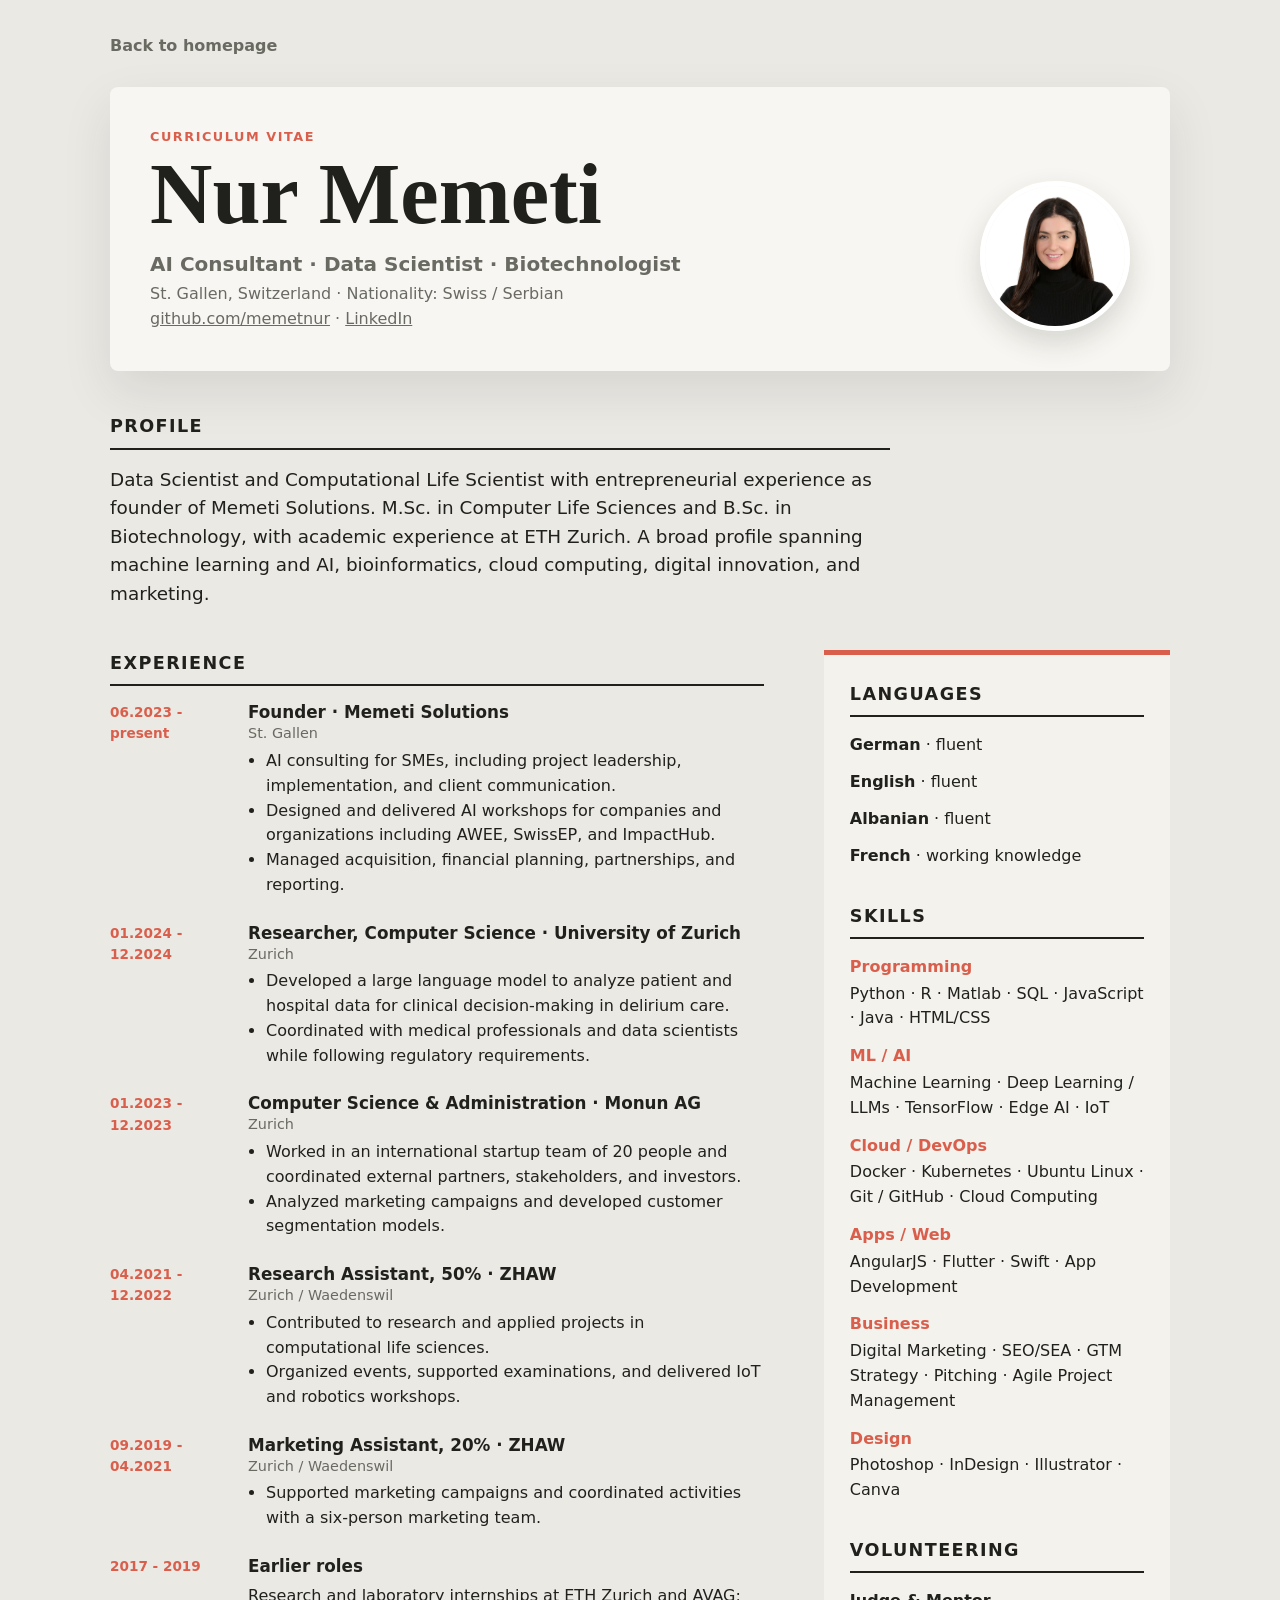
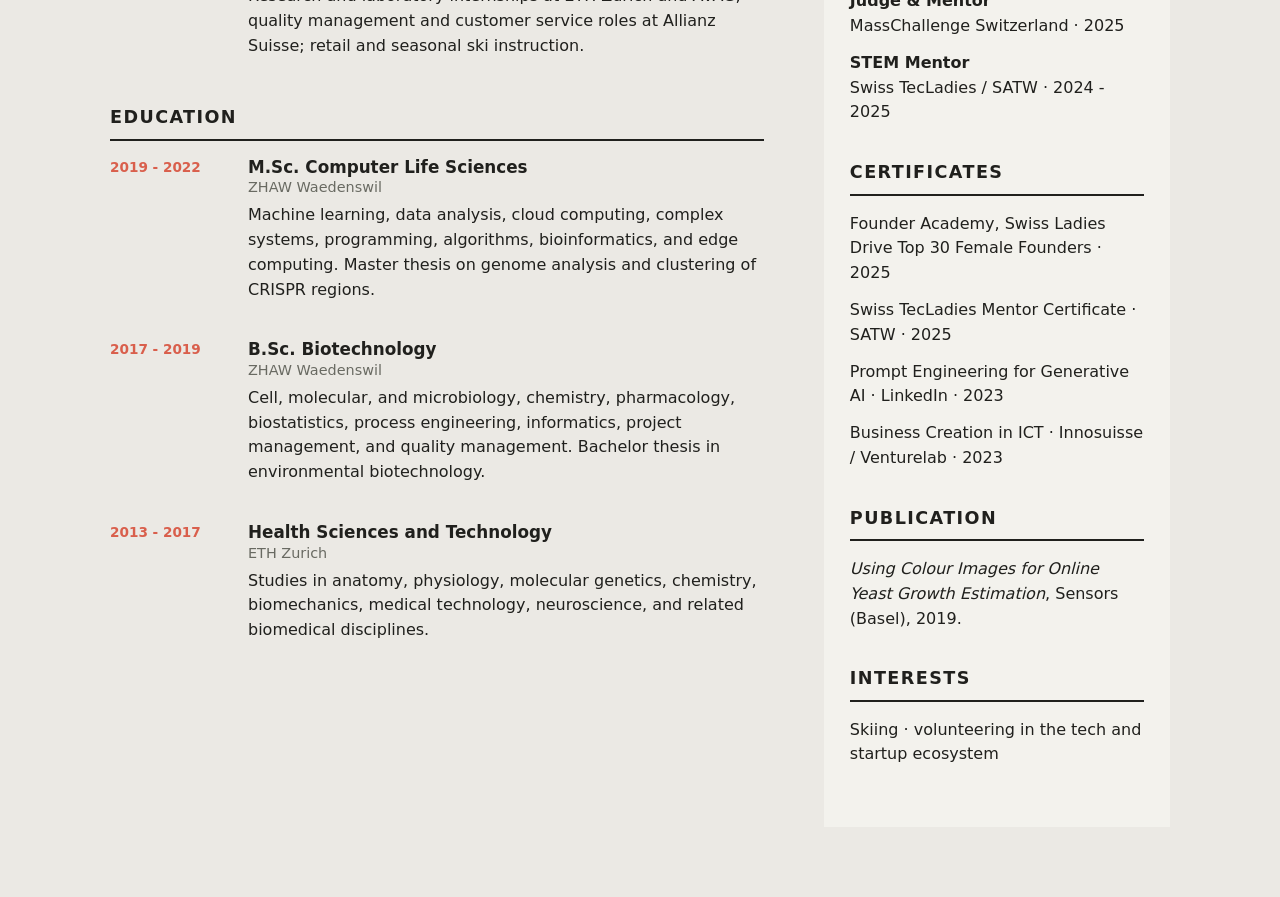
==== cv.html @ c9f2a0e6 "Add public English CV page" ====
<!doctype html>
<html lang="en">
  <head>
    <meta charset="UTF-8" />
    <meta name="viewport" content="width=device-width, initial-scale=1.0" />
    <meta name="description" content="CV of Nur Memeti, AI consultant and computational life scientist." />
    <title>CV | Nur Memeti</title>
    <link rel="stylesheet" href="cv.css" />
  </head>
  <body>
    <main class="cv-shell">
      <a class="back" href="index.html">Back to homepage</a>
      <header class="cv-header">
        <div>
          <p class="eyebrow">Curriculum Vitae</p>
          <h1>Nur Memeti</h1>
          <p class="headline">AI Consultant · Data Scientist · Biotechnologist</p>
          <p class="location">St. Gallen, Switzerland · Nationality: Swiss / Serbian</p>
          <p class="contact"><a href="https://github.com/memetnur">github.com/memetnur</a> · <a href="https://www.linkedin.com/in/nurmemeti">LinkedIn</a></p>
        </div>
        <img src="assets/profile.png" alt="Portrait of Nur Memeti" />
      </header>

      <section class="intro">
        <h2>Profile</h2>
        <p>Data Scientist and Computational Life Scientist with entrepreneurial experience as founder of Memeti Solutions. M.Sc. in Computer Life Sciences and B.Sc. in Biotechnology, with academic experience at ETH Zurich. A broad profile spanning machine learning and AI, bioinformatics, cloud computing, digital innovation, and marketing.</p>
      </section>

      <div class="columns">
        <div>
          <section>
            <h2>Experience</h2>
            <article><div class="period">06.2023 - present</div><h3>Founder · Memeti Solutions <span>St. Gallen</span></h3><ul><li>AI consulting for SMEs, including project leadership, implementation, and client communication.</li><li>Designed and delivered AI workshops for companies and organizations including AWEE, SwissEP, and ImpactHub.</li><li>Managed acquisition, financial planning, partnerships, and reporting.</li></ul></article>
            <article><div class="period">01.2024 - 12.2024</div><h3>Researcher, Computer Science · University of Zurich <span>Zurich</span></h3><ul><li>Developed a large language model to analyze patient and hospital data for clinical decision-making in delirium care.</li><li>Coordinated with medical professionals and data scientists while following regulatory requirements.</li></ul></article>
            <article><div class="period">01.2023 - 12.2023</div><h3>Computer Science & Administration · Monun AG <span>Zurich</span></h3><ul><li>Worked in an international startup team of 20 people and coordinated external partners, stakeholders, and investors.</li><li>Analyzed marketing campaigns and developed customer segmentation models.</li></ul></article>
            <article><div class="period">04.2021 - 12.2022</div><h3>Research Assistant, 50% · ZHAW <span>Zurich / Waedenswil</span></h3><ul><li>Contributed to research and applied projects in computational life sciences.</li><li>Organized events, supported examinations, and delivered IoT and robotics workshops.</li></ul></article>
            <article><div class="period">09.2019 - 04.2021</div><h3>Marketing Assistant, 20% · ZHAW <span>Zurich / Waedenswil</span></h3><ul><li>Supported marketing campaigns and coordinated activities with a six-person marketing team.</li></ul></article>
            <article><div class="period">2017 - 2019</div><h3>Earlier roles</h3><p>Research and laboratory internships at ETH Zurich and AVAG; quality management and customer service roles at Allianz Suisse; retail and seasonal ski instruction.</p></article>
          </section>

          <section>
            <h2>Education</h2>
            <article><div class="period">2019 - 2022</div><h3>M.Sc. Computer Life Sciences <span>ZHAW Waedenswil</span></h3><p>Machine learning, data analysis, cloud computing, complex systems, programming, algorithms, bioinformatics, and edge computing. Master thesis on genome analysis and clustering of CRISPR regions.</p></article>
            <article><div class="period">2017 - 2019</div><h3>B.Sc. Biotechnology <span>ZHAW Waedenswil</span></h3><p>Cell, molecular, and microbiology, chemistry, pharmacology, biostatistics, process engineering, informatics, project management, and quality management. Bachelor thesis in environmental biotechnology.</p></article>
            <article><div class="period">2013 - 2017</div><h3>Health Sciences and Technology <span>ETH Zurich</span></h3><p>Studies in anatomy, physiology, molecular genetics, chemistry, biomechanics, medical technology, neuroscience, and related biomedical disciplines.</p></article>
          </section>
        </div>

        <aside>
          <section><h2>Languages</h2><p><strong>German</strong> · fluent</p><p><strong>English</strong> · fluent</p><p><strong>Albanian</strong> · fluent</p><p><strong>French</strong> · working knowledge</p></section>
          <section><h2>Skills</h2><dl><dt>Programming</dt><dd>Python · R · Matlab · SQL · JavaScript · Java · HTML/CSS</dd><dt>ML / AI</dt><dd>Machine Learning · Deep Learning / LLMs · TensorFlow · Edge AI · IoT</dd><dt>Cloud / DevOps</dt><dd>Docker · Kubernetes · Ubuntu Linux · Git / GitHub · Cloud Computing</dd><dt>Apps / Web</dt><dd>AngularJS · Flutter · Swift · App Development</dd><dt>Business</dt><dd>Digital Marketing · SEO/SEA · GTM Strategy · Pitching · Agile Project Management</dd><dt>Design</dt><dd>Photoshop · InDesign · Illustrator · Canva</dd></dl></section>
          <section><h2>Volunteering</h2><p><strong>Judge & Mentor</strong><br />MassChallenge Switzerland · 2025</p><p><strong>STEM Mentor</strong><br />Swiss TecLadies / SATW · 2024 - 2025</p></section>
          <section><h2>Certificates</h2><p>Founder Academy, Swiss Ladies Drive Top 30 Female Founders · 2025</p><p>Swiss TecLadies Mentor Certificate · SATW · 2025</p><p>Prompt Engineering for Generative AI · LinkedIn · 2023</p><p>Business Creation in ICT · Innosuisse / Venturelab · 2023</p></section>
          <section><h2>Publication</h2><p><em>Using Colour Images for Online Yeast Growth Estimation</em>, Sensors (Basel), 2019.</p></section>
          <section><h2>Interests</h2><p>Skiing · volunteering in the tech and startup ecosystem</p></section>
        </aside>
      </div>
    </main>
  </body>
</html>
---- cv.css ----
:root { --ink: #20201d; --muted: #696a62; --accent: #d95f4c; --paper: #f7f6f2; --line: #d8d5cc; }
* { box-sizing: border-box; }
body { margin: 0; color: var(--ink); background: #ebe9e4; font: 16px/1.55 Inter, ui-sans-serif, system-ui, -apple-system, sans-serif; }
.cv-shell { width: min(1060px, calc(100% - 40px)); margin: 0 auto; padding: 34px 0 70px; }
.back { color: var(--muted); font-weight: 700; text-decoration: none; }
.cv-header { display: flex; justify-content: space-between; align-items: end; gap: 32px; margin: 28px 0 42px; padding: 40px; background: var(--paper); border-radius: 8px; box-shadow: 0 20px 50px rgba(43,42,34,.1); }
.eyebrow { margin: 0 0 6px; color: var(--accent); font-size: .8rem; font-weight: 800; letter-spacing: .12em; text-transform: uppercase; }
h1 { margin: 0; font: 700 clamp(2.6rem, 7vw, 5.4rem)/.95 Georgia, serif; }
.headline { margin: 14px 0 2px; color: var(--muted); font-size: 1.25rem; font-weight: 700; }
.location, .contact { margin: 0; color: var(--muted); }
a { color: inherit; }
.cv-header img { width: 150px; height: 150px; border: 5px solid white; border-radius: 50%; object-fit: cover; object-position: center 30%; box-shadow: 0 12px 28px rgba(43,42,34,.16); }
section { margin-bottom: 34px; }
h2 { margin: 0 0 16px; padding-bottom: 7px; border-bottom: 2px solid var(--ink); font-size: 1.1rem; text-transform: uppercase; letter-spacing: .08em; }
h3 { margin: 0 0 6px; font-size: 1.05rem; line-height: 1.3; }
h3 span { display: block; color: var(--muted); font-size: .9rem; font-weight: 500; }
p { margin: 0 0 12px; }
.intro { max-width: 780px; margin-bottom: 42px; font-size: 1.15rem; }
.columns { display: grid; grid-template-columns: minmax(0, 1.7fr) minmax(260px, .9fr); gap: 60px; }
article { display: grid; grid-template-columns: 120px 1fr; column-gap: 18px; margin-bottom: 25px; }
article .period { color: var(--accent); font-size: .85rem; font-weight: 800; }
article h3, article p, article ul { grid-column: 2; }
article h3 { grid-row: 1; }
article ul { margin: 0; padding-left: 18px; }
dl { margin: 0; } dt { margin-top: 13px; color: var(--accent); font-weight: 800; } dd { margin: 2px 0 0; }
aside { padding: 26px; background: rgba(247,246,242,.72); border-top: 5px solid var(--accent); }
@media (max-width: 760px) { .cv-shell { width: min(100% - 28px, 620px); padding-top: 20px; } .cv-header { align-items: start; flex-direction: column-reverse; padding: 28px; } .cv-header img { width: 112px; height: 112px; } .columns { grid-template-columns: 1fr; gap: 8px; } aside { padding: 22px; } article { grid-template-columns: 1fr; gap: 3px; } article h3, article p, article ul { grid-column: 1; } article .period { margin-bottom: 2px; } }
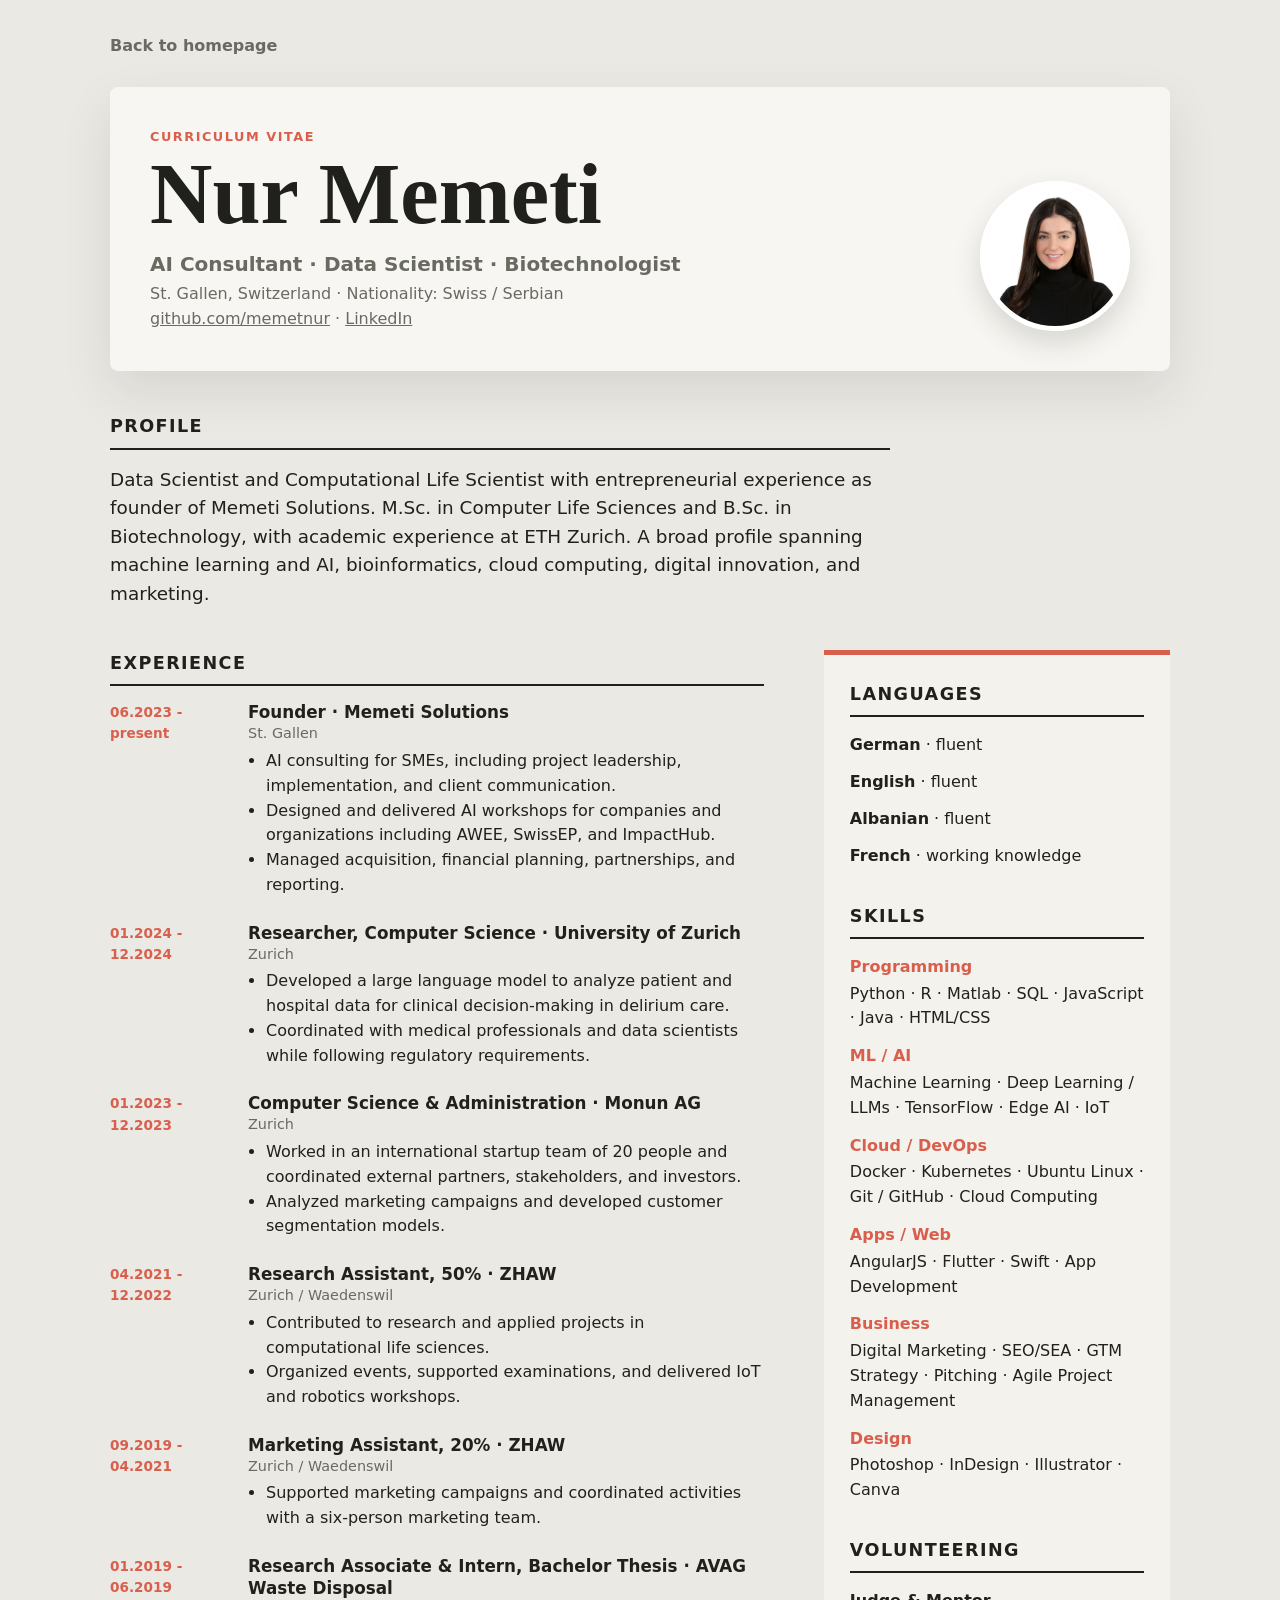
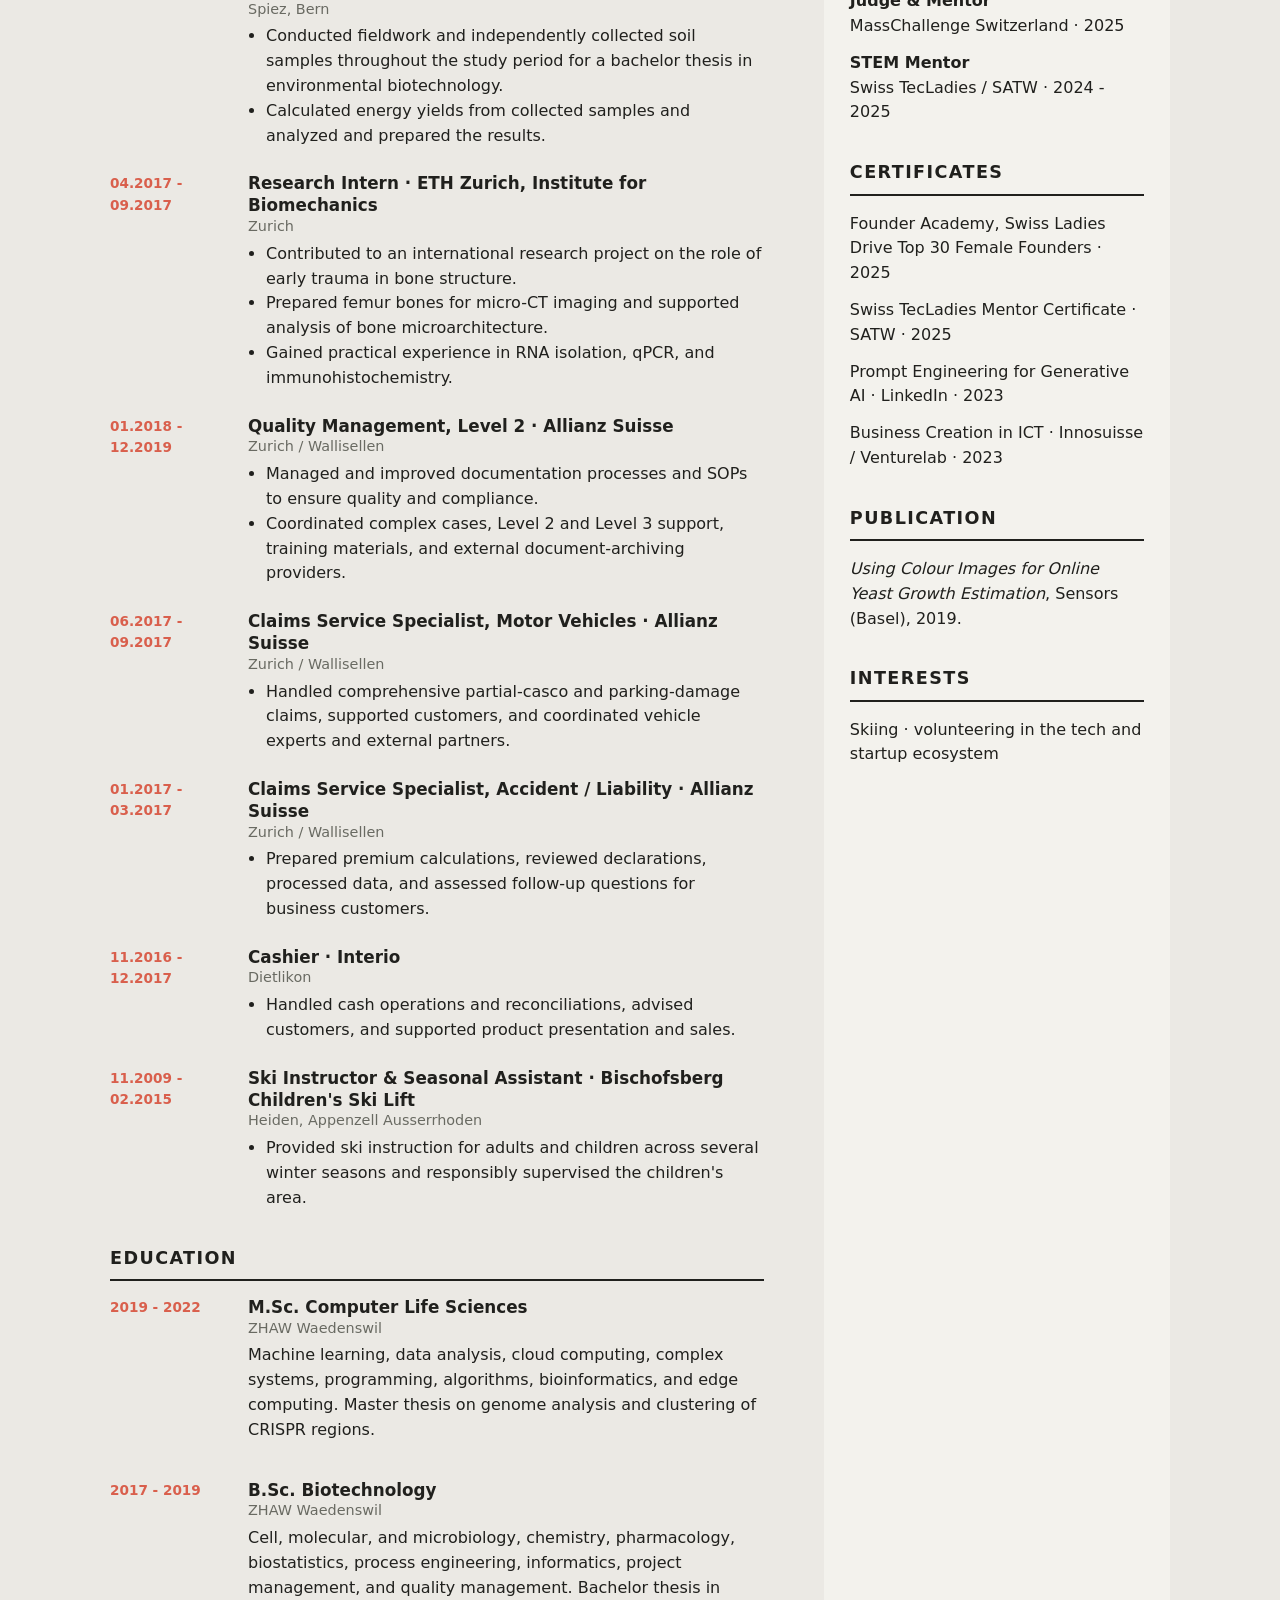
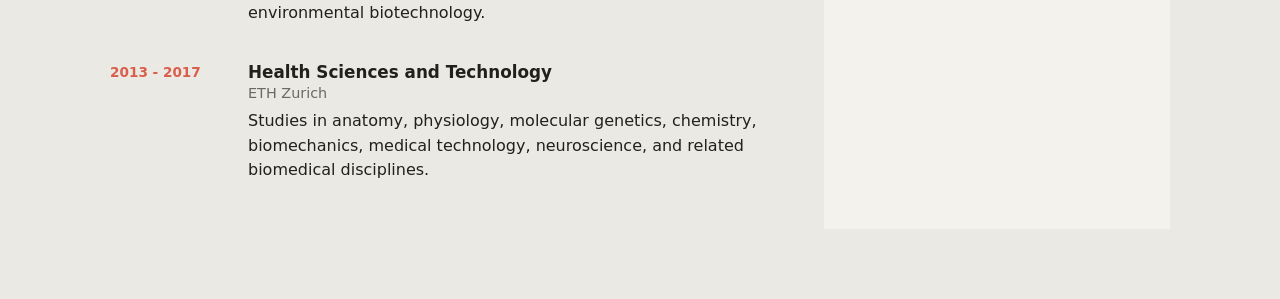
==== commit 2cf5e4f1: "Expand CV experience history" ====
--- a/cv.html
+++ b/cv.html
@@ -35,7 +35,13 @@
             <article><div class="period">01.2023 - 12.2023</div><h3>Computer Science & Administration · Monun AG <span>Zurich</span></h3><ul><li>Worked in an international startup team of 20 people and coordinated external partners, stakeholders, and investors.</li><li>Analyzed marketing campaigns and developed customer segmentation models.</li></ul></article>
             <article><div class="period">04.2021 - 12.2022</div><h3>Research Assistant, 50% · ZHAW <span>Zurich / Waedenswil</span></h3><ul><li>Contributed to research and applied projects in computational life sciences.</li><li>Organized events, supported examinations, and delivered IoT and robotics workshops.</li></ul></article>
             <article><div class="period">09.2019 - 04.2021</div><h3>Marketing Assistant, 20% · ZHAW <span>Zurich / Waedenswil</span></h3><ul><li>Supported marketing campaigns and coordinated activities with a six-person marketing team.</li></ul></article>
-            <article><div class="period">2017 - 2019</div><h3>Earlier roles</h3><p>Research and laboratory internships at ETH Zurich and AVAG; quality management and customer service roles at Allianz Suisse; retail and seasonal ski instruction.</p></article>
+            <article><div class="period">01.2019 - 06.2019</div><h3>Research Associate & Intern, Bachelor Thesis · AVAG Waste Disposal <span>Spiez, Bern</span></h3><ul><li>Conducted fieldwork and independently collected soil samples throughout the study period for a bachelor thesis in environmental biotechnology.</li><li>Calculated energy yields from collected samples and analyzed and prepared the results.</li></ul></article>
+            <article><div class="period">04.2017 - 09.2017</div><h3>Research Intern · ETH Zurich, Institute for Biomechanics <span>Zurich</span></h3><ul><li>Contributed to an international research project on the role of early trauma in bone structure.</li><li>Prepared femur bones for micro-CT imaging and supported analysis of bone microarchitecture.</li><li>Gained practical experience in RNA isolation, qPCR, and immunohistochemistry.</li></ul></article>
+            <article><div class="period">01.2018 - 12.2019</div><h3>Quality Management, Level 2 · Allianz Suisse <span>Zurich / Wallisellen</span></h3><ul><li>Managed and improved documentation processes and SOPs to ensure quality and compliance.</li><li>Coordinated complex cases, Level 2 and Level 3 support, training materials, and external document-archiving providers.</li></ul></article>
+            <article><div class="period">06.2017 - 09.2017</div><h3>Claims Service Specialist, Motor Vehicles · Allianz Suisse <span>Zurich / Wallisellen</span></h3><ul><li>Handled comprehensive partial-casco and parking-damage claims, supported customers, and coordinated vehicle experts and external partners.</li></ul></article>
+            <article><div class="period">01.2017 - 03.2017</div><h3>Claims Service Specialist, Accident / Liability · Allianz Suisse <span>Zurich / Wallisellen</span></h3><ul><li>Prepared premium calculations, reviewed declarations, processed data, and assessed follow-up questions for business customers.</li></ul></article>
+            <article><div class="period">11.2016 - 12.2017</div><h3>Cashier · Interio <span>Dietlikon</span></h3><ul><li>Handled cash operations and reconciliations, advised customers, and supported product presentation and sales.</li></ul></article>
+            <article><div class="period">11.2009 - 02.2015</div><h3>Ski Instructor & Seasonal Assistant · Bischofsberg Children's Ski Lift <span>Heiden, Appenzell Ausserrhoden</span></h3><ul><li>Provided ski instruction for adults and children across several winter seasons and responsibly supervised the children's area.</li></ul></article>
           </section>
 
           <section>
